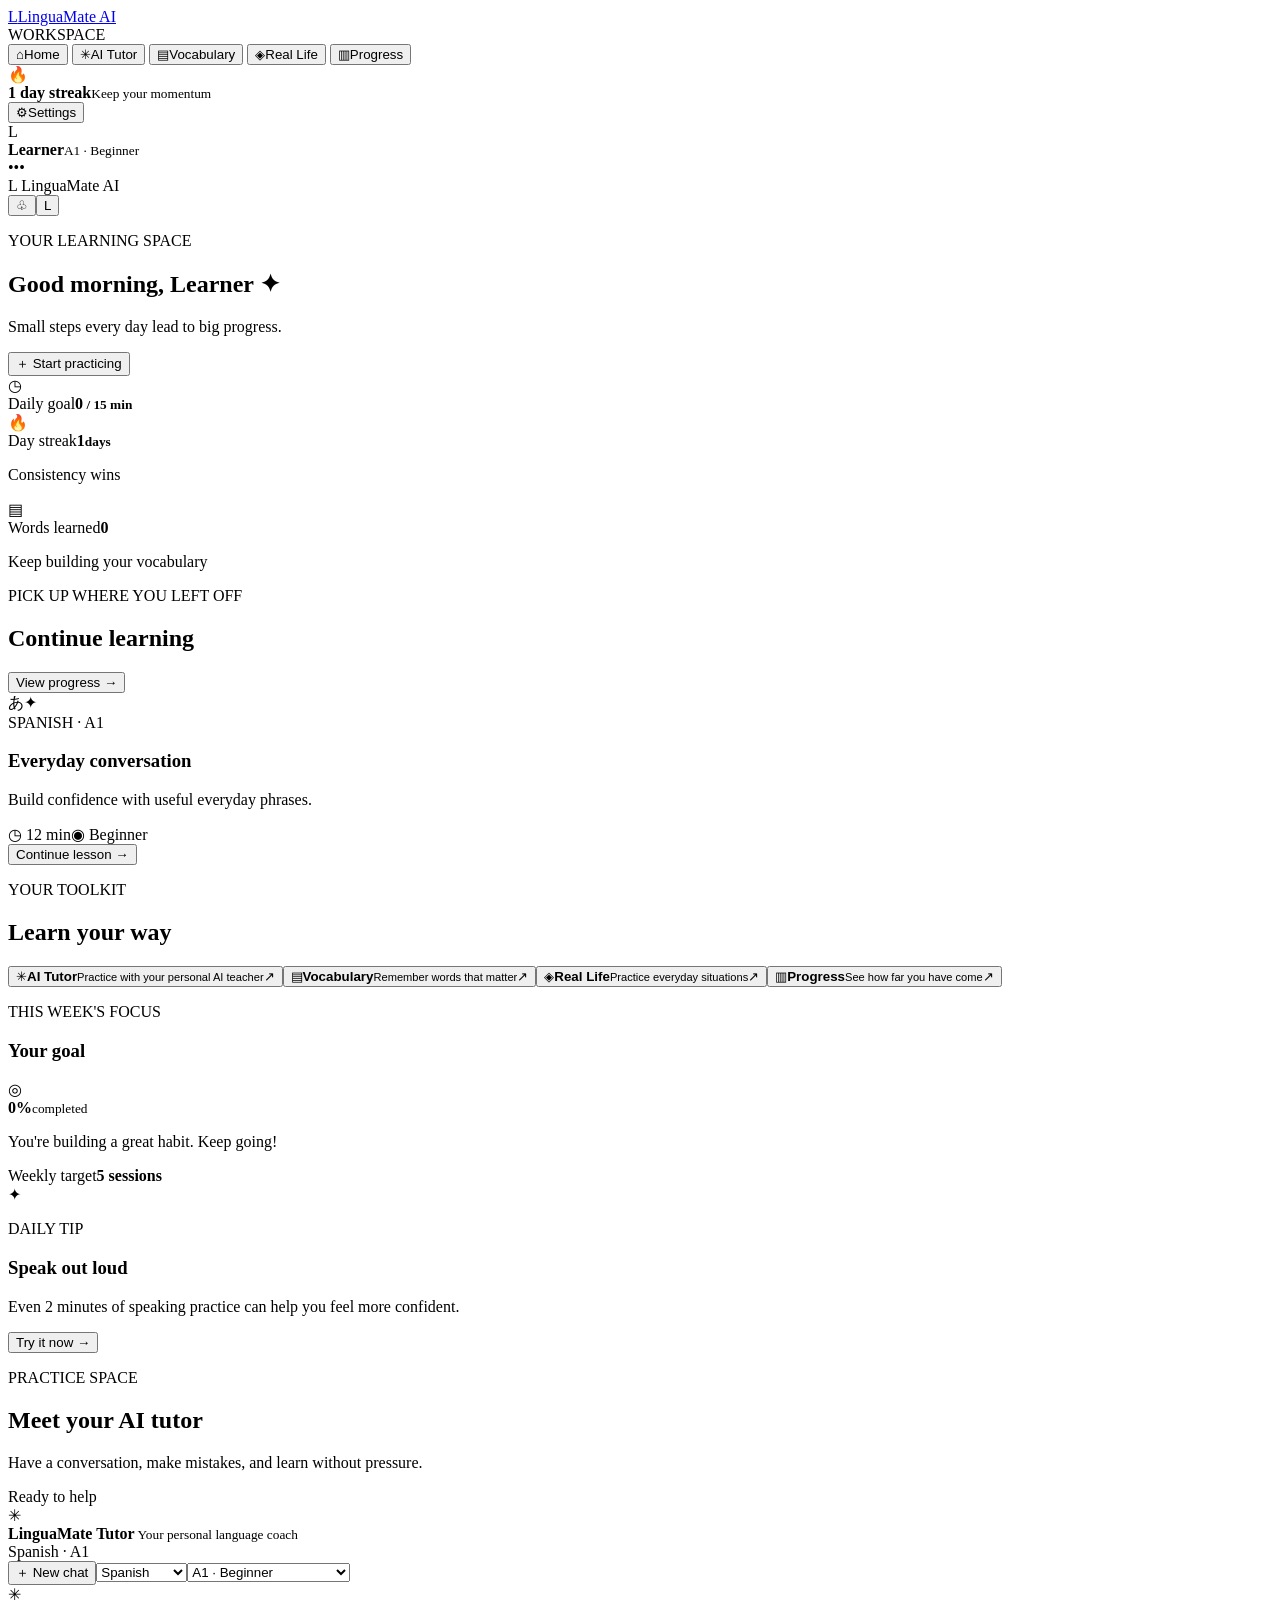
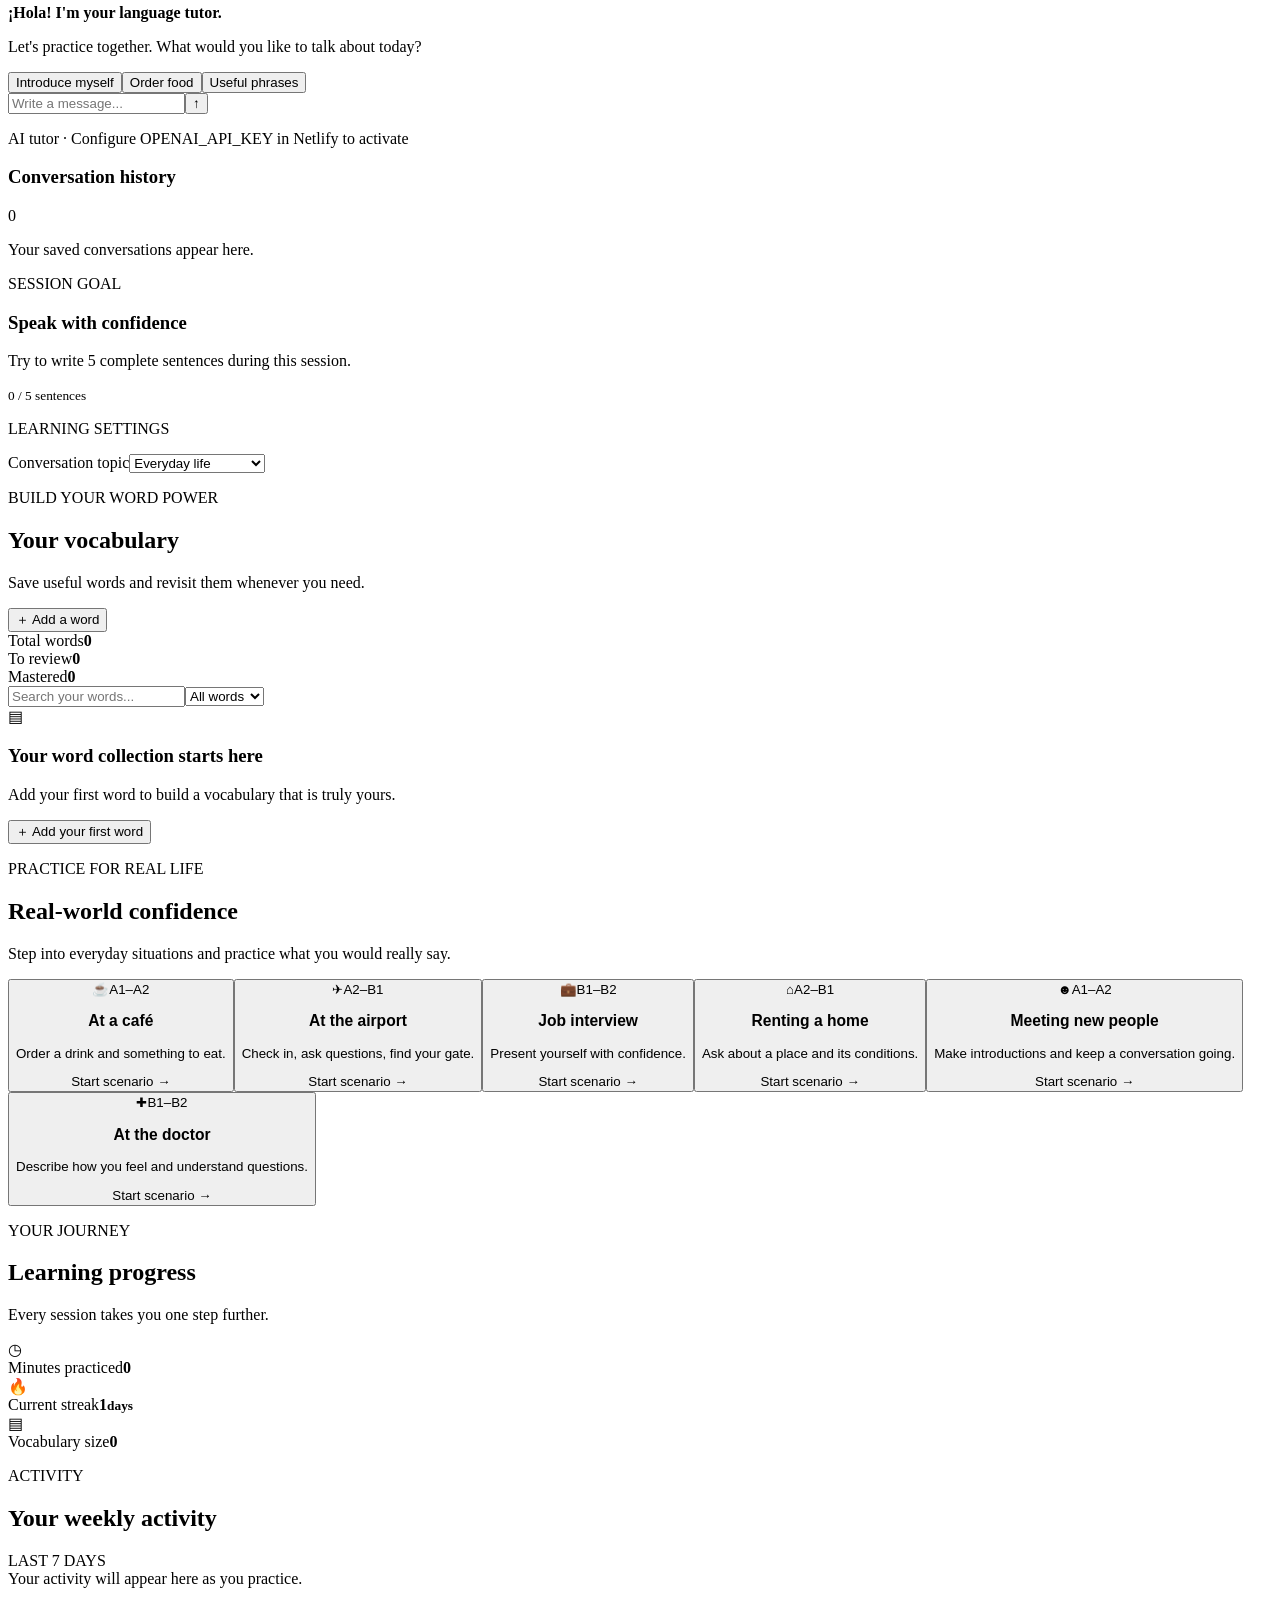
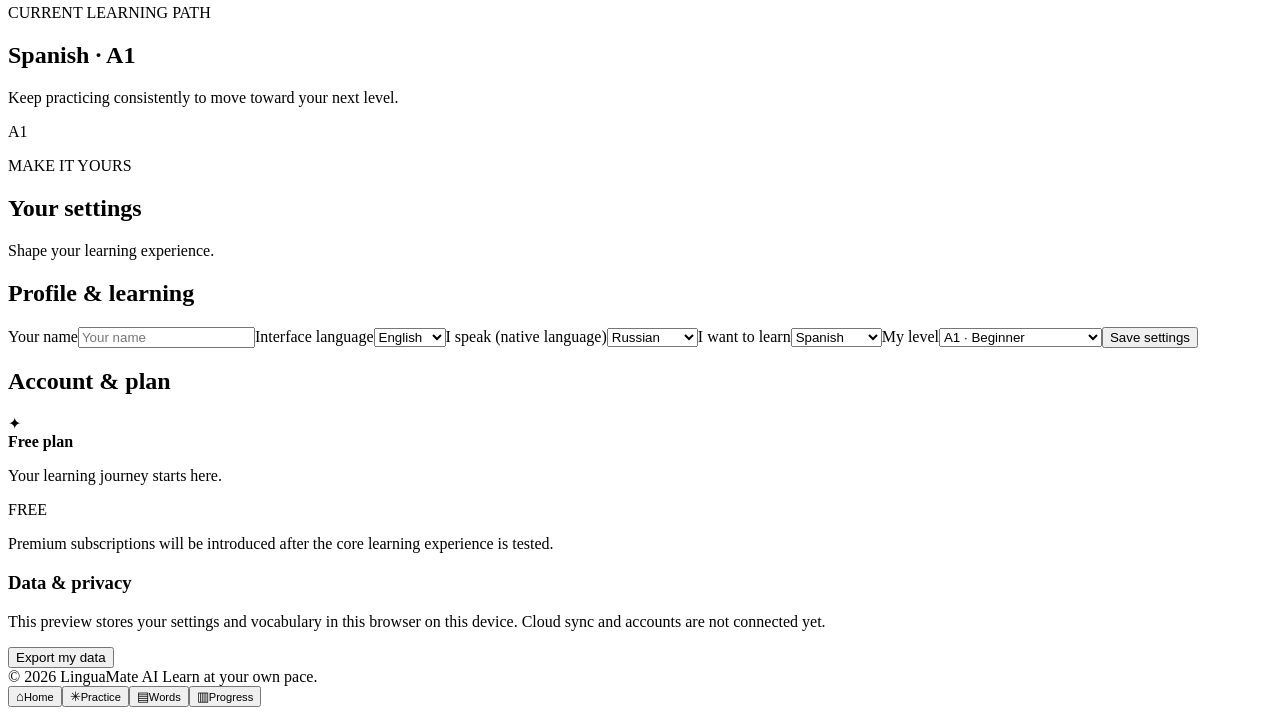
==== LinguaMate_AI_1_1/linguamate-ai-1.0/index.html @ e5cf623d "Add files via upload" ====
<!doctype html>
<html lang="en">
<head>
  <meta charset="utf-8"><meta name="viewport" content="width=device-width,initial-scale=1,viewport-fit=cover">
  <meta name="theme-color" content="#173e42"><meta name="description" content="Your personal AI language learning companion">
  <link rel="manifest" href="/manifest.webmanifest"><link rel="icon" href="/assets/icon.svg" type="image/svg+xml">
  <link rel="apple-touch-icon" href="/assets/icon.svg"><link rel="stylesheet" href="/styles.css">
  <title>LinguaMate AI</title>
</head>
<body>
  <div class="app-shell">
    <aside class="sidebar">
      <a class="brand" href="#home"><span class="brand-mark">L</span><span>LinguaMate<span class="brand-ai"> AI</span></span></a>
      <div class="side-label" data-i18n="workspace">WORKSPACE</div>
      <nav class="nav-list" aria-label="Main navigation">
        <button class="nav-item active" data-page="home"><span>⌂</span><span data-i18n="home">Home</span></button>
        <button class="nav-item" data-page="tutor"><span>✳</span><span data-i18n="aiTutor">AI Tutor</span></button>
        <button class="nav-item" data-page="vocabulary"><span>▤</span><span data-i18n="vocabulary">Vocabulary</span></button>
        <button class="nav-item" data-page="situations"><span>◈</span><span data-i18n="realLife">Real Life</span></button>
        <button class="nav-item" data-page="progress"><span>▥</span><span data-i18n="progress">Progress</span></button>
      </nav>
      <div class="sidebar-bottom"><div class="streak-mini"><span>🔥</span><div><b id="streakSide">1 day streak</b><small data-i18n="keepGoing">Keep your momentum</small></div></div><button class="nav-item" data-page="settings"><span>⚙</span><span data-i18n="settings">Settings</span></button></div>
      <div class="profile-mini"><div class="avatar">L</div><div><b data-i18n="learner">Learner</b><small id="sideLevel">A1 · Beginner</small></div><span class="dots">•••</span></div>
    </aside>
    <main class="main-area">
      <header class="topbar"><div class="mobile-brand"><span class="brand-mark">L</span> LinguaMate <span class="brand-ai">AI</span></div><div class="top-spacer"></div><span class="date-label" id="todayLabel"></span><button class="icon-btn" aria-label="Notifications">♧</button><button class="avatar top-avatar" data-page="settings">L</button></header>
      <section class="page active" id="page-home">
        <div class="welcome-row"><div><p class="eyebrow" data-i18n="yourLearningSpace">YOUR LEARNING SPACE</p><h1><span data-i18n="goodMorning">Good morning</span>, <span id="welcomeName">Learner</span> <span class="wave">✦</span></h1><p class="muted" data-i18n="smallSteps">Small steps every day lead to big progress.</p></div><button class="primary-btn" data-page="tutor">＋ <span data-i18n="startPractice">Start practicing</span></button></div>
        <div class="stats-grid"><article class="stat-card"><div class="stat-icon mint">◷</div><div><span data-i18n="dailyGoal">Daily goal</span><strong><span id="goalDone">0</span><small> / 15 min</small></strong><div class="progress-track"><i id="goalBar" style="width:0%"></i></div></div></article><article class="stat-card"><div class="stat-icon peach">🔥</div><div><span data-i18n="dayStreak">Day streak</span><strong><span id="streakCount">1</span><small data-i18n="days">days</small></strong><p class="tiny-muted" data-i18n="consistencyWins">Consistency wins</p></div></article><article class="stat-card"><div class="stat-icon lilac">▤</div><div><span data-i18n="wordsLearned">Words learned</span><strong id="wordCount">0</strong><p class="tiny-muted" data-i18n="keepBuilding">Keep building your vocabulary</p></div></article></div>
        <div class="content-grid"><div class="main-column"><section class="section-block"><div class="section-heading"><div><p class="eyebrow" data-i18n="pickUpWhere">PICK UP WHERE YOU LEFT OFF</p><h2 data-i18n="continueLearning">Continue learning</h2></div><button class="text-btn" data-page="progress" data-i18n="viewProgress">View progress →</button></div><article class="continue-card"><div class="continue-art"><span class="art-circle">あ</span><span class="art-spark">✦</span></div><div class="continue-info"><span class="tag" id="courseTag">SPANISH · A1</span><h3 data-i18n="everydayConversation">Everyday conversation</h3><p data-i18n="lessonDesc">Build confidence with useful everyday phrases.</p><div class="lesson-meta"><span>◷ 12 min</span><span>◉ <span data-i18n="beginner">Beginner</span></span></div><button class="primary-btn small" data-page="tutor"><span data-i18n="continueLesson">Continue lesson</span> →</button></div></article></section>
        <section class="section-block"><div class="section-heading"><div><p class="eyebrow" data-i18n="yourToolkit">YOUR TOOLKIT</p><h2 data-i18n="learnYourWay">Learn your way</h2></div></div><div class="tool-grid"><button class="tool-card" data-page="tutor"><span class="tool-icon mint">✳</span><b data-i18n="aiTutor">AI Tutor</b><small data-i18n="tutorDesc">Practice with your personal AI teacher</small><span class="card-arrow">↗</span></button><button class="tool-card" data-page="vocabulary"><span class="tool-icon lilac">▤</span><b data-i18n="vocabulary">Vocabulary</b><small data-i18n="vocabDesc">Remember words that matter</small><span class="card-arrow">↗</span></button><button class="tool-card" data-page="situations"><span class="tool-icon peach">◈</span><b data-i18n="realLife">Real Life</b><small data-i18n="realDesc">Practice everyday situations</small><span class="card-arrow">↗</span></button><button class="tool-card" data-page="progress"><span class="tool-icon blue">▥</span><b data-i18n="progress">Progress</b><small data-i18n="progressDesc">See how far you have come</small><span class="card-arrow">↗</span></button></div></section></div>
        <aside class="right-column"><section class="side-card focus-card"><div class="section-heading"><div><p class="eyebrow" data-i18n="thisWeeksFocus">THIS WEEK'S FOCUS</p><h3 data-i18n="yourGoal">Your goal</h3></div><span class="round-icon">◎</span></div><div class="goal-ring"><div><strong id="weekPercent">0%</strong><small data-i18n="completed">completed</small></div></div><p class="muted center" data-i18n="goalEncourage">You're building a great habit. Keep going!</p><div class="goal-foot"><span data-i18n="weeklyTarget">Weekly target</span><b>5 <span data-i18n="sessions">sessions</span></b></div></section><section class="side-card tip-card"><span class="tip-icon">✦</span><p class="eyebrow" data-i18n="dailyTip">DAILY TIP</p><h3 data-i18n="tipTitle">Speak out loud</h3><p data-i18n="tipBody">Even 2 minutes of speaking practice can help you feel more confident.</p><button class="text-btn" data-page="tutor" data-i18n="tryNow">Try it now →</button></section></aside></div>
      </section>
      <section class="page" id="page-tutor"><div class="page-heading"><div><p class="eyebrow" data-i18n="practiceSpace">PRACTICE SPACE</p><h1 data-i18n="meetYourTutor">Meet your AI tutor</h1><p class="muted" data-i18n="tutorIntro">Have a conversation, make mistakes, and learn without pressure.</p></div><span class="online-pill"><i></i><span data-i18n="readyToHelp">Ready to help</span></span></div><div class="tutor-layout"><div class="chat-panel"><div class="chat-header"><div class="tutor-avatar">✳</div><div><b>LinguaMate Tutor</b><small><span class="online-dot"></span> <span data-i18n="personalLanguageCoach">Your personal language coach</span></small></div><span class="chat-language" id="chatLanguage">Spanish · A1</span></div><div class="tutor-toolbar"><button class="secondary-btn" id="newChatBtn" type="button">＋ New chat</button><select id="tutorLanguage" class="select-field compact" aria-label="Learning language"><option>Spanish</option><option>English</option><option>German</option><option>French</option><option>Italian</option><option>Portuguese</option><option>Russian</option><option>Japanese</option><option>Korean</option><option>Chinese</option></select><select id="tutorLevel" class="select-field compact" aria-label="Learning level"><option value="A1">A1 · Beginner</option><option value="A2">A2 · Elementary</option><option value="B1">B1 · Intermediate</option><option value="B2">B2 · Upper intermediate</option><option value="C1">C1 · Advanced</option><option value="C2">C2 · Proficient</option></select></div><div class="chat-messages" id="chatMessages"><div class="message tutor-message"><div class="message-avatar">✳</div><div class="bubble"><b data-i18n="tutorHello">¡Hola! I'm your language tutor.</b><p data-i18n="tutorWelcome">Let's practice together. What would you like to talk about today?</p></div></div></div><div class="suggestions"><button data-prompt="Let's practice introducing myself.">Introduce myself</button><button data-prompt="Help me practice ordering food.">Order food</button><button data-prompt="Can you teach me five useful phrases?">Useful phrases</button></div><form class="chat-form" id="chatForm"><input id="chatInput" autocomplete="off" placeholder="Write a message..." aria-label="Message"><button class="send-btn" type="submit" aria-label="Send message">↑</button></form><div class="suggested-words" id="suggestedWords" hidden></div><p class="demo-note" id="chatStatus">AI tutor · Configure OPENAI_API_KEY in Netlify to activate</p></div><aside class="tutor-aside"><div class="side-card history-card"><div class="history-heading"><h3>Conversation history</h3><span id="historyCount">0</span></div><div id="chatHistoryList" class="history-list"><p class="muted">Your saved conversations appear here.</p></div></div><div class="side-card"><p class="eyebrow" data-i18n="sessionGoal">SESSION GOAL</p><h3 data-i18n="speakWithConfidence">Speak with confidence</h3><p class="muted" data-i18n="sessionGoalDesc">Try to write 5 complete sentences during this session.</p><div class="mini-progress"><i id="sentenceProgress"></i></div><small id="sentenceCount">0 / 5 sentences</small></div><div class="side-card"><p class="eyebrow" data-i18n="learningSettings">LEARNING SETTINGS</p><label class="field-label" for="tutorTopic" data-i18n="conversationTopic">Conversation topic</label><select id="tutorTopic" class="select-field"><option>Everyday life</option><option>Travel</option><option>Work</option><option>Food & restaurants</option><option>Making friends</option></select></div></aside></div></section>
      <section class="page" id="page-vocabulary"><div class="page-heading"><div><p class="eyebrow" data-i18n="buildYourWordPower">BUILD YOUR WORD POWER</p><h1 data-i18n="yourVocabulary">Your vocabulary</h1><p class="muted" data-i18n="vocabIntro">Save useful words and revisit them whenever you need.</p></div><button class="primary-btn" id="addWordBtn">＋ <span data-i18n="addWord">Add a word</span></button></div><div class="vocab-summary"><div><span data-i18n="totalWords">Total words</span><b id="vocabTotal">0</b></div><div><span data-i18n="toReview">To review</span><b id="reviewTotal">0</b></div><div><span data-i18n="mastered">Mastered</span><b id="masteredTotal">0</b></div></div><div class="vocab-toolbar"><input id="wordSearch" class="search-field" placeholder="Search your words..."><select id="wordFilter" class="select-field compact"><option value="all">All words</option><option value="review">To review</option><option value="mastered">Mastered</option></select></div><div id="wordList" class="word-list"></div><div class="empty-state" id="emptyWords"><div>▤</div><h3 data-i18n="noWordsYet">Your word collection starts here</h3><p data-i18n="noWordsDesc">Add your first word to build a vocabulary that is truly yours.</p><button class="primary-btn" id="emptyAddBtn">＋ <span data-i18n="addFirstWord">Add your first word</span></button></div></section>
      <section class="page" id="page-situations"><div class="page-heading"><div><p class="eyebrow" data-i18n="practiceForLife">PRACTICE FOR REAL LIFE</p><h1 data-i18n="realWorldConfidence">Real-world confidence</h1><p class="muted" data-i18n="situationsIntro">Step into everyday situations and practice what you would really say.</p></div></div><div class="scenario-grid"><button class="scenario-card" data-scenario="At a café"><span class="scenario-emoji">☕</span><span class="tag">A1–A2</span><h3 data-i18n="atCafe">At a café</h3><p data-i18n="cafeDesc">Order a drink and something to eat.</p><span class="scenario-link" data-i18n="startScenario">Start scenario →</span></button><button class="scenario-card" data-scenario="At the airport"><span class="scenario-emoji">✈</span><span class="tag">A2–B1</span><h3 data-i18n="atAirport">At the airport</h3><p data-i18n="airportDesc">Check in, ask questions, find your gate.</p><span class="scenario-link" data-i18n="startScenario">Start scenario →</span></button><button class="scenario-card" data-scenario="Job interview"><span class="scenario-emoji">💼</span><span class="tag">B1–B2</span><h3 data-i18n="jobInterview">Job interview</h3><p data-i18n="interviewDesc">Present yourself with confidence.</p><span class="scenario-link" data-i18n="startScenario">Start scenario →</span></button><button class="scenario-card" data-scenario="Renting an apartment"><span class="scenario-emoji">⌂</span><span class="tag">A2–B1</span><h3 data-i18n="rentingHome">Renting a home</h3><p data-i18n="rentDesc">Ask about a place and its conditions.</p><span class="scenario-link" data-i18n="startScenario">Start scenario →</span></button><button class="scenario-card" data-scenario="Meeting new people"><span class="scenario-emoji">☻</span><span class="tag">A1–A2</span><h3 data-i18n="meetingPeople">Meeting new people</h3><p data-i18n="meetingDesc">Make introductions and keep a conversation going.</p><span class="scenario-link" data-i18n="startScenario">Start scenario →</span></button><button class="scenario-card" data-scenario="At the doctor"><span class="scenario-emoji">✚</span><span class="tag">B1–B2</span><h3 data-i18n="atDoctor">At the doctor</h3><p data-i18n="doctorDesc">Describe how you feel and understand questions.</p><span class="scenario-link" data-i18n="startScenario">Start scenario →</span></button></div></section>
      <section class="page" id="page-progress"><div class="page-heading"><div><p class="eyebrow" data-i18n="yourJourney">YOUR JOURNEY</p><h1 data-i18n="learningProgress">Learning progress</h1><p class="muted" data-i18n="progressIntro">Every session takes you one step further.</p></div></div><div class="stats-grid progress-stats"><article class="stat-card"><div class="stat-icon mint">◷</div><div><span data-i18n="minutesPracticed">Minutes practiced</span><strong id="totalMinutes">0</strong></div></article><article class="stat-card"><div class="stat-icon peach">🔥</div><div><span data-i18n="currentStreak">Current streak</span><strong><span id="progressStreak">1</span><small data-i18n="days">days</small></strong></div></article><article class="stat-card"><div class="stat-icon lilac">▤</div><div><span data-i18n="vocabularySize">Vocabulary size</span><strong id="progressWords">0</strong></div></article></div><div class="progress-panel"><div class="section-heading"><div><p class="eyebrow" data-i18n="activity">ACTIVITY</p><h2 data-i18n="yourWeeklyActivity">Your weekly activity</h2></div><span class="tag" data-i18n="lastSevenDays">LAST 7 DAYS</span></div><div class="bar-chart" id="activityChart"><div class="chart-empty" data-i18n="activityWillAppear">Your activity will appear here as you practice.</div></div></div><div class="progress-panel level-panel"><div><p class="eyebrow" data-i18n="currentLearningPath">CURRENT LEARNING PATH</p><h2 id="progressLanguage">Spanish · A1</h2><p class="muted" data-i18n="pathDesc">Keep practicing consistently to move toward your next level.</p></div><div class="level-badge" id="levelBadge">A1</div></div></section>
      <section class="page" id="page-settings"><div class="page-heading"><div><p class="eyebrow" data-i18n="makeItYours">MAKE IT YOURS</p><h1 data-i18n="settingsTitle">Your settings</h1><p class="muted" data-i18n="settingsIntro">Shape your learning experience.</p></div></div><div class="settings-layout"><div class="settings-panel"><h2 data-i18n="profileSettings">Profile & learning</h2><label class="field-label" for="userName" data-i18n="yourName">Your name</label><input id="userName" class="settings-input" maxlength="30" placeholder="Your name"><label class="field-label" for="uiLanguage" data-i18n="interfaceLanguage">Interface language</label><select id="uiLanguage" class="select-field"><option value="en">English</option><option value="es">Español</option><option value="ru">Русский</option></select><label class="field-label" for="nativeLanguage" data-i18n="nativeLanguage">I speak (native language)</label><select id="nativeLanguage" class="select-field"><option>Russian</option><option>English</option><option>Spanish</option><option>Ukrainian</option><option>Portuguese</option><option>French</option><option>German</option><option>Chinese</option><option>Japanese</option><option>Other</option></select><label class="field-label" for="learningLanguage" data-i18n="learningLanguage">I want to learn</label><select id="learningLanguage" class="select-field"><option>Spanish</option><option>English</option><option>German</option><option>French</option><option>Italian</option><option>Portuguese</option><option>Russian</option><option>Japanese</option><option>Korean</option><option>Chinese</option></select><label class="field-label" for="userLevel" data-i18n="currentLevel">My level</label><select id="userLevel" class="select-field"><option value="A1">A1 · Beginner</option><option value="A2">A2 · Elementary</option><option value="B1">B1 · Intermediate</option><option value="B2">B2 · Upper intermediate</option><option value="C1">C1 · Advanced</option><option value="C2">C2 · Proficient</option></select><button class="primary-btn save-settings" id="saveSettings" data-i18n="saveSettings">Save settings</button><p class="save-message" id="saveMessage" aria-live="polite"></p></div><div class="settings-panel"><h2 data-i18n="accountAndPlan">Account & plan</h2><div class="plan-card"><span class="plan-icon">✦</span><div><b data-i18n="freePlan">Free plan</b><p data-i18n="freePlanDesc">Your learning journey starts here.</p></div><span class="tag">FREE</span></div><p class="muted small-copy" data-i18n="premiumLater">Premium subscriptions will be introduced after the core learning experience is tested.</p><div class="divider-line"></div><h3 data-i18n="dataAndPrivacy">Data & privacy</h3><p class="muted small-copy" data-i18n="localDataNote">This preview stores your settings and vocabulary in this browser on this device. Cloud sync and accounts are not connected yet.</p><button class="secondary-btn" id="exportData" data-i18n="exportMyData">Export my data</button></div></div></section>
      <footer class="app-footer">© 2026 LinguaMate AI <span data-i18n="learnAtYourPace">Learn at your own pace.</span></footer>
    </main>
  </div>
  <nav class="mobile-nav"><button class="active" data-page="home"><span>⌂</span><small data-i18n="home">Home</small></button><button data-page="tutor"><span>✳</span><small data-i18n="practice">Practice</small></button><button data-page="vocabulary"><span>▤</span><small data-i18n="vocabulary">Words</small></button><button data-page="progress"><span>▥</span><small data-i18n="progress">Progress</small></button></nav>
  <div class="modal-backdrop" id="wordModal" hidden><div class="modal"><button class="modal-close" id="closeModal">×</button><p class="eyebrow" data-i18n="growVocabulary">GROW YOUR VOCABULARY</p><h2 data-i18n="addNewWord">Add a new word</h2><form id="wordForm"><label class="field-label" for="newWord" data-i18n="wordOrPhrase">Word or phrase</label><input id="newWord" class="settings-input" required maxlength="80" placeholder="e.g. Buenos días"><label class="field-label" for="wordMeaning" data-i18n="meaningTranslation">Meaning / translation</label><input id="wordMeaning" class="settings-input" required maxlength="120" placeholder="e.g. Good morning"><label class="field-label" for="wordExample" data-i18n="exampleSentence">Example sentence (optional)</label><input id="wordExample" class="settings-input" maxlength="180" placeholder="Use it in a sentence"><button class="primary-btn save-settings" type="submit" data-i18n="saveWord">Save word</button></form></div></div>
  <div class="toast" id="toast" role="status"></div>
  <script src="/app.js" defer></script>
</body></html>
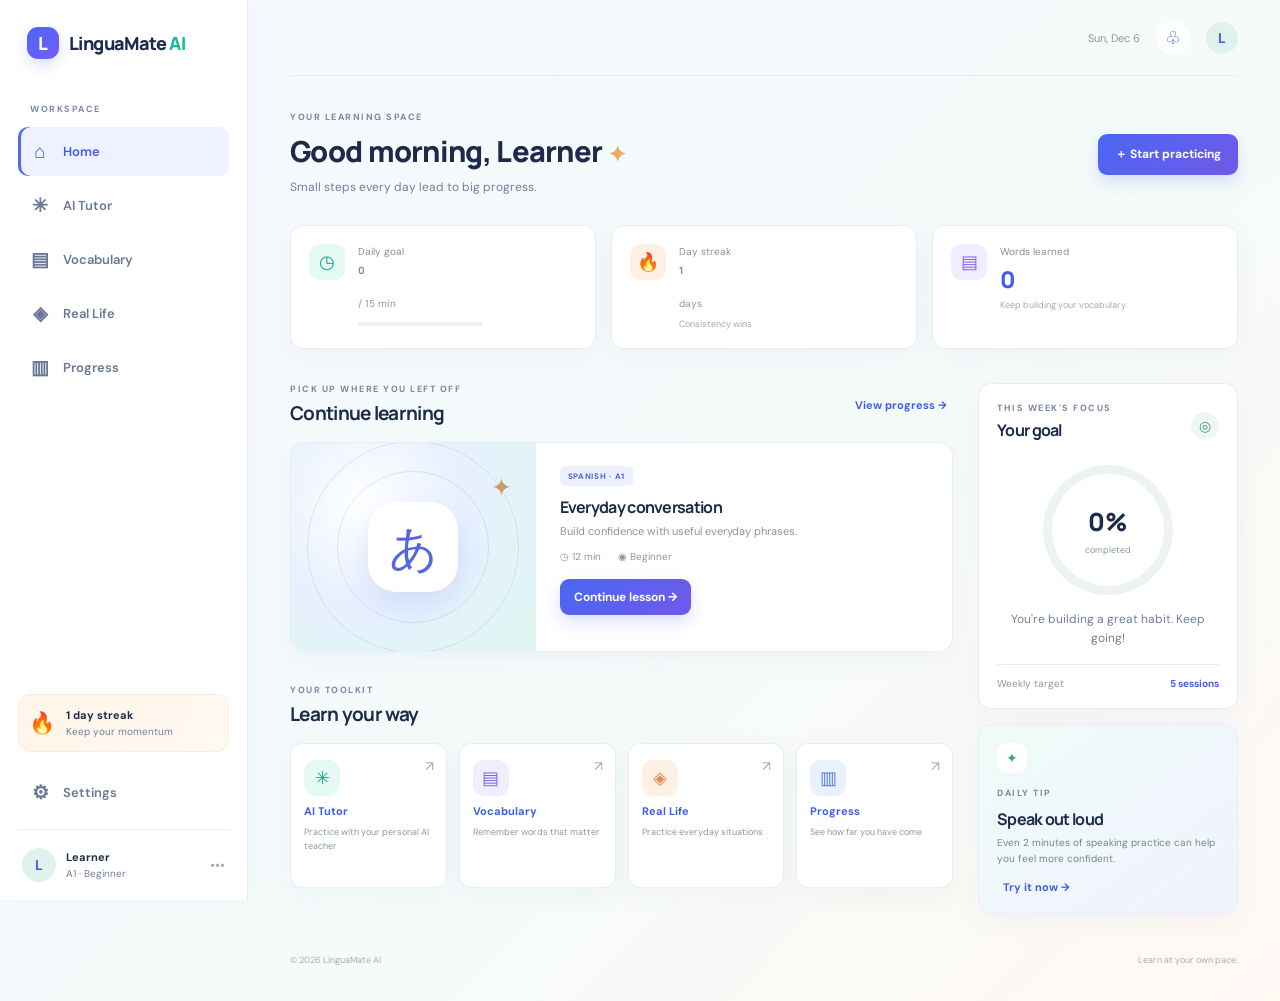
==== commit b07cf2be: "Remove Netlify references and make app paths relative for GitHub Pages" ====
--- a/LinguaMate_AI_1_1/linguamate-ai-1.0/index.html
+++ b/LinguaMate_AI_1_1/linguamate-ai-1.0/index.html
@@ -2,9 +2,9 @@
 <html lang="en">
 <head>
   <meta charset="utf-8"><meta name="viewport" content="width=device-width,initial-scale=1,viewport-fit=cover">
-  <meta name="theme-color" content="#173e42"><meta name="description" content="Your personal AI language learning companion">
-  <link rel="manifest" href="/manifest.webmanifest"><link rel="icon" href="/assets/icon.svg" type="image/svg+xml">
-  <link rel="apple-touch-icon" href="/assets/icon.svg"><link rel="stylesheet" href="/styles.css">
+  <meta name="theme-color" content="#4967f2"><meta name="description" content="Your personal AI language learning companion">
+  <link rel="manifest" href="./manifest.webmanifest"><link rel="icon" href="./assets/icon.svg" type="image/svg+xml">
+  <link rel="apple-touch-icon" href="/assets/icon.svg"><link rel="stylesheet" href="./styles.css">
   <title>LinguaMate AI</title>
 </head>
 <body>
@@ -31,7 +31,7 @@
         <section class="section-block"><div class="section-heading"><div><p class="eyebrow" data-i18n="yourToolkit">YOUR TOOLKIT</p><h2 data-i18n="learnYourWay">Learn your way</h2></div></div><div class="tool-grid"><button class="tool-card" data-page="tutor"><span class="tool-icon mint">✳</span><b data-i18n="aiTutor">AI Tutor</b><small data-i18n="tutorDesc">Practice with your personal AI teacher</small><span class="card-arrow">↗</span></button><button class="tool-card" data-page="vocabulary"><span class="tool-icon lilac">▤</span><b data-i18n="vocabulary">Vocabulary</b><small data-i18n="vocabDesc">Remember words that matter</small><span class="card-arrow">↗</span></button><button class="tool-card" data-page="situations"><span class="tool-icon peach">◈</span><b data-i18n="realLife">Real Life</b><small data-i18n="realDesc">Practice everyday situations</small><span class="card-arrow">↗</span></button><button class="tool-card" data-page="progress"><span class="tool-icon blue">▥</span><b data-i18n="progress">Progress</b><small data-i18n="progressDesc">See how far you have come</small><span class="card-arrow">↗</span></button></div></section></div>
         <aside class="right-column"><section class="side-card focus-card"><div class="section-heading"><div><p class="eyebrow" data-i18n="thisWeeksFocus">THIS WEEK'S FOCUS</p><h3 data-i18n="yourGoal">Your goal</h3></div><span class="round-icon">◎</span></div><div class="goal-ring"><div><strong id="weekPercent">0%</strong><small data-i18n="completed">completed</small></div></div><p class="muted center" data-i18n="goalEncourage">You're building a great habit. Keep going!</p><div class="goal-foot"><span data-i18n="weeklyTarget">Weekly target</span><b>5 <span data-i18n="sessions">sessions</span></b></div></section><section class="side-card tip-card"><span class="tip-icon">✦</span><p class="eyebrow" data-i18n="dailyTip">DAILY TIP</p><h3 data-i18n="tipTitle">Speak out loud</h3><p data-i18n="tipBody">Even 2 minutes of speaking practice can help you feel more confident.</p><button class="text-btn" data-page="tutor" data-i18n="tryNow">Try it now →</button></section></aside></div>
       </section>
-      <section class="page" id="page-tutor"><div class="page-heading"><div><p class="eyebrow" data-i18n="practiceSpace">PRACTICE SPACE</p><h1 data-i18n="meetYourTutor">Meet your AI tutor</h1><p class="muted" data-i18n="tutorIntro">Have a conversation, make mistakes, and learn without pressure.</p></div><span class="online-pill"><i></i><span data-i18n="readyToHelp">Ready to help</span></span></div><div class="tutor-layout"><div class="chat-panel"><div class="chat-header"><div class="tutor-avatar">✳</div><div><b>LinguaMate Tutor</b><small><span class="online-dot"></span> <span data-i18n="personalLanguageCoach">Your personal language coach</span></small></div><span class="chat-language" id="chatLanguage">Spanish · A1</span></div><div class="tutor-toolbar"><button class="secondary-btn" id="newChatBtn" type="button">＋ New chat</button><select id="tutorLanguage" class="select-field compact" aria-label="Learning language"><option>Spanish</option><option>English</option><option>German</option><option>French</option><option>Italian</option><option>Portuguese</option><option>Russian</option><option>Japanese</option><option>Korean</option><option>Chinese</option></select><select id="tutorLevel" class="select-field compact" aria-label="Learning level"><option value="A1">A1 · Beginner</option><option value="A2">A2 · Elementary</option><option value="B1">B1 · Intermediate</option><option value="B2">B2 · Upper intermediate</option><option value="C1">C1 · Advanced</option><option value="C2">C2 · Proficient</option></select></div><div class="chat-messages" id="chatMessages"><div class="message tutor-message"><div class="message-avatar">✳</div><div class="bubble"><b data-i18n="tutorHello">¡Hola! I'm your language tutor.</b><p data-i18n="tutorWelcome">Let's practice together. What would you like to talk about today?</p></div></div></div><div class="suggestions"><button data-prompt="Let's practice introducing myself.">Introduce myself</button><button data-prompt="Help me practice ordering food.">Order food</button><button data-prompt="Can you teach me five useful phrases?">Useful phrases</button></div><form class="chat-form" id="chatForm"><input id="chatInput" autocomplete="off" placeholder="Write a message..." aria-label="Message"><button class="send-btn" type="submit" aria-label="Send message">↑</button></form><div class="suggested-words" id="suggestedWords" hidden></div><p class="demo-note" id="chatStatus">AI tutor · Configure OPENAI_API_KEY in Netlify to activate</p></div><aside class="tutor-aside"><div class="side-card history-card"><div class="history-heading"><h3>Conversation history</h3><span id="historyCount">0</span></div><div id="chatHistoryList" class="history-list"><p class="muted">Your saved conversations appear here.</p></div></div><div class="side-card"><p class="eyebrow" data-i18n="sessionGoal">SESSION GOAL</p><h3 data-i18n="speakWithConfidence">Speak with confidence</h3><p class="muted" data-i18n="sessionGoalDesc">Try to write 5 complete sentences during this session.</p><div class="mini-progress"><i id="sentenceProgress"></i></div><small id="sentenceCount">0 / 5 sentences</small></div><div class="side-card"><p class="eyebrow" data-i18n="learningSettings">LEARNING SETTINGS</p><label class="field-label" for="tutorTopic" data-i18n="conversationTopic">Conversation topic</label><select id="tutorTopic" class="select-field"><option>Everyday life</option><option>Travel</option><option>Work</option><option>Food & restaurants</option><option>Making friends</option></select></div></aside></div></section>
+      <section class="page" id="page-tutor"><div class="page-heading"><div><p class="eyebrow" data-i18n="practiceSpace">PRACTICE SPACE</p><h1 data-i18n="meetYourTutor">Meet your AI tutor</h1><p class="muted" data-i18n="tutorIntro">Have a conversation, make mistakes, and learn without pressure.</p></div><span class="online-pill"><i></i><span data-i18n="readyToHelp">Ready to help</span></span></div><div class="tutor-layout"><div class="chat-panel"><div class="chat-header"><div class="tutor-avatar">✳</div><div><b>LinguaMate Tutor</b><small><span class="online-dot"></span> <span data-i18n="personalLanguageCoach">Your personal language coach</span></small></div><span class="chat-language" id="chatLanguage">Spanish · A1</span></div><div class="tutor-toolbar"><button class="secondary-btn" id="newChatBtn" type="button">＋ New chat</button><select id="tutorLanguage" class="select-field compact" aria-label="Learning language"><option>Spanish</option><option>English</option><option>German</option><option>French</option><option>Italian</option><option>Portuguese</option><option>Russian</option><option>Japanese</option><option>Korean</option><option>Chinese</option></select><select id="tutorLevel" class="select-field compact" aria-label="Learning level"><option value="A1">A1 · Beginner</option><option value="A2">A2 · Elementary</option><option value="B1">B1 · Intermediate</option><option value="B2">B2 · Upper intermediate</option><option value="C1">C1 · Advanced</option><option value="C2">C2 · Proficient</option></select></div><div class="chat-messages" id="chatMessages"><div class="message tutor-message"><div class="message-avatar">✳</div><div class="bubble"><b data-i18n="tutorHello">¡Hola! I'm your language tutor.</b><p data-i18n="tutorWelcome">Let's practice together. What would you like to talk about today?</p></div></div></div><div class="suggestions"><button data-prompt="Let's practice introducing myself.">Introduce myself</button><button data-prompt="Help me practice ordering food.">Order food</button><button data-prompt="Can you teach me five useful phrases?">Useful phrases</button></div><form class="chat-form" id="chatForm"><input id="chatInput" autocomplete="off" placeholder="Write a message..." aria-label="Message"><button class="send-btn" type="submit" aria-label="Send message">↑</button></form><div class="suggested-words" id="suggestedWords" hidden></div><p class="demo-note" id="chatStatus">Offline practice mode · no API required</p></div><aside class="tutor-aside"><div class="side-card history-card"><div class="history-heading"><h3>Conversation history</h3><span id="historyCount">0</span></div><div id="chatHistoryList" class="history-list"><p class="muted">Your saved conversations appear here.</p></div></div><div class="side-card"><p class="eyebrow" data-i18n="sessionGoal">SESSION GOAL</p><h3 data-i18n="speakWithConfidence">Speak with confidence</h3><p class="muted" data-i18n="sessionGoalDesc">Try to write 5 complete sentences during this session.</p><div class="mini-progress"><i id="sentenceProgress"></i></div><small id="sentenceCount">0 / 5 sentences</small></div><div class="side-card"><p class="eyebrow" data-i18n="learningSettings">LEARNING SETTINGS</p><label class="field-label" for="tutorTopic" data-i18n="conversationTopic">Conversation topic</label><select id="tutorTopic" class="select-field"><option>Everyday life</option><option>Travel</option><option>Work</option><option>Food & restaurants</option><option>Making friends</option></select></div></aside></div></section>
       <section class="page" id="page-vocabulary"><div class="page-heading"><div><p class="eyebrow" data-i18n="buildYourWordPower">BUILD YOUR WORD POWER</p><h1 data-i18n="yourVocabulary">Your vocabulary</h1><p class="muted" data-i18n="vocabIntro">Save useful words and revisit them whenever you need.</p></div><button class="primary-btn" id="addWordBtn">＋ <span data-i18n="addWord">Add a word</span></button></div><div class="vocab-summary"><div><span data-i18n="totalWords">Total words</span><b id="vocabTotal">0</b></div><div><span data-i18n="toReview">To review</span><b id="reviewTotal">0</b></div><div><span data-i18n="mastered">Mastered</span><b id="masteredTotal">0</b></div></div><div class="vocab-toolbar"><input id="wordSearch" class="search-field" placeholder="Search your words..."><select id="wordFilter" class="select-field compact"><option value="all">All words</option><option value="review">To review</option><option value="mastered">Mastered</option></select></div><div id="wordList" class="word-list"></div><div class="empty-state" id="emptyWords"><div>▤</div><h3 data-i18n="noWordsYet">Your word collection starts here</h3><p data-i18n="noWordsDesc">Add your first word to build a vocabulary that is truly yours.</p><button class="primary-btn" id="emptyAddBtn">＋ <span data-i18n="addFirstWord">Add your first word</span></button></div></section>
       <section class="page" id="page-situations"><div class="page-heading"><div><p class="eyebrow" data-i18n="practiceForLife">PRACTICE FOR REAL LIFE</p><h1 data-i18n="realWorldConfidence">Real-world confidence</h1><p class="muted" data-i18n="situationsIntro">Step into everyday situations and practice what you would really say.</p></div></div><div class="scenario-grid"><button class="scenario-card" data-scenario="At a café"><span class="scenario-emoji">☕</span><span class="tag">A1–A2</span><h3 data-i18n="atCafe">At a café</h3><p data-i18n="cafeDesc">Order a drink and something to eat.</p><span class="scenario-link" data-i18n="startScenario">Start scenario →</span></button><button class="scenario-card" data-scenario="At the airport"><span class="scenario-emoji">✈</span><span class="tag">A2–B1</span><h3 data-i18n="atAirport">At the airport</h3><p data-i18n="airportDesc">Check in, ask questions, find your gate.</p><span class="scenario-link" data-i18n="startScenario">Start scenario →</span></button><button class="scenario-card" data-scenario="Job interview"><span class="scenario-emoji">💼</span><span class="tag">B1–B2</span><h3 data-i18n="jobInterview">Job interview</h3><p data-i18n="interviewDesc">Present yourself with confidence.</p><span class="scenario-link" data-i18n="startScenario">Start scenario →</span></button><button class="scenario-card" data-scenario="Renting an apartment"><span class="scenario-emoji">⌂</span><span class="tag">A2–B1</span><h3 data-i18n="rentingHome">Renting a home</h3><p data-i18n="rentDesc">Ask about a place and its conditions.</p><span class="scenario-link" data-i18n="startScenario">Start scenario →</span></button><button class="scenario-card" data-scenario="Meeting new people"><span class="scenario-emoji">☻</span><span class="tag">A1–A2</span><h3 data-i18n="meetingPeople">Meeting new people</h3><p data-i18n="meetingDesc">Make introductions and keep a conversation going.</p><span class="scenario-link" data-i18n="startScenario">Start scenario →</span></button><button class="scenario-card" data-scenario="At the doctor"><span class="scenario-emoji">✚</span><span class="tag">B1–B2</span><h3 data-i18n="atDoctor">At the doctor</h3><p data-i18n="doctorDesc">Describe how you feel and understand questions.</p><span class="scenario-link" data-i18n="startScenario">Start scenario →</span></button></div></section>
       <section class="page" id="page-progress"><div class="page-heading"><div><p class="eyebrow" data-i18n="yourJourney">YOUR JOURNEY</p><h1 data-i18n="learningProgress">Learning progress</h1><p class="muted" data-i18n="progressIntro">Every session takes you one step further.</p></div></div><div class="stats-grid progress-stats"><article class="stat-card"><div class="stat-icon mint">◷</div><div><span data-i18n="minutesPracticed">Minutes practiced</span><strong id="totalMinutes">0</strong></div></article><article class="stat-card"><div class="stat-icon peach">🔥</div><div><span data-i18n="currentStreak">Current streak</span><strong><span id="progressStreak">1</span><small data-i18n="days">days</small></strong></div></article><article class="stat-card"><div class="stat-icon lilac">▤</div><div><span data-i18n="vocabularySize">Vocabulary size</span><strong id="progressWords">0</strong></div></article></div><div class="progress-panel"><div class="section-heading"><div><p class="eyebrow" data-i18n="activity">ACTIVITY</p><h2 data-i18n="yourWeeklyActivity">Your weekly activity</h2></div><span class="tag" data-i18n="lastSevenDays">LAST 7 DAYS</span></div><div class="bar-chart" id="activityChart"><div class="chart-empty" data-i18n="activityWillAppear">Your activity will appear here as you practice.</div></div></div><div class="progress-panel level-panel"><div><p class="eyebrow" data-i18n="currentLearningPath">CURRENT LEARNING PATH</p><h2 id="progressLanguage">Spanish · A1</h2><p class="muted" data-i18n="pathDesc">Keep practicing consistently to move toward your next level.</p></div><div class="level-badge" id="levelBadge">A1</div></div></section>
@@ -42,5 +42,5 @@
   <nav class="mobile-nav"><button class="active" data-page="home"><span>⌂</span><small data-i18n="home">Home</small></button><button data-page="tutor"><span>✳</span><small data-i18n="practice">Practice</small></button><button data-page="vocabulary"><span>▤</span><small data-i18n="vocabulary">Words</small></button><button data-page="progress"><span>▥</span><small data-i18n="progress">Progress</small></button></nav>
   <div class="modal-backdrop" id="wordModal" hidden><div class="modal"><button class="modal-close" id="closeModal">×</button><p class="eyebrow" data-i18n="growVocabulary">GROW YOUR VOCABULARY</p><h2 data-i18n="addNewWord">Add a new word</h2><form id="wordForm"><label class="field-label" for="newWord" data-i18n="wordOrPhrase">Word or phrase</label><input id="newWord" class="settings-input" required maxlength="80" placeholder="e.g. Buenos días"><label class="field-label" for="wordMeaning" data-i18n="meaningTranslation">Meaning / translation</label><input id="wordMeaning" class="settings-input" required maxlength="120" placeholder="e.g. Good morning"><label class="field-label" for="wordExample" data-i18n="exampleSentence">Example sentence (optional)</label><input id="wordExample" class="settings-input" maxlength="180" placeholder="Use it in a sentence"><button class="primary-btn save-settings" type="submit" data-i18n="saveWord">Save word</button></form></div></div>
   <div class="toast" id="toast" role="status"></div>
-  <script src="/app.js" defer></script>
+  <script src="./app.js" defer></script>
 </body></html>
--- a/LinguaMate_AI_1_1/linguamate-ai-1.0/styles.css
+++ b/LinguaMate_AI_1_1/linguamate-ai-1.0/styles.css
@@ -0,0 +1,56 @@
+@import url('https://fonts.googleapis.com/css2?family=DM+Sans:wght@400;500;600;700&family=Manrope:wght@400;500;600;700;800&display=swap');
+:root{--ink:#183b3e;--muted:#829394;--teal:#173e42;--mint:#39b99e;--mint-pale:#e6f6f1;--line:#e9efed;--bg:#f8faf9;--white:#fff;--shadow:0 12px 35px rgba(25,65,61,.06)}*{box-sizing:border-box}body{margin:0;background:var(--bg);color:var(--ink);font-family:'DM Sans',sans-serif;font-size:14px}button,input,select{font:inherit}button{cursor:pointer}.app-shell{min-height:100vh;display:flex}.sidebar{width:248px;background:#fff;border-right:1px solid var(--line);padding:27px 18px 18px;display:flex;flex-direction:column;position:fixed;inset:0 auto 0 0;z-index:5}.brand{display:flex;align-items:center;gap:10px;text-decoration:none;color:var(--teal);font:800 18px Manrope,sans-serif;padding:0 9px 44px;letter-spacing:-.6px}.brand-mark{height:32px;width:32px;border-radius:11px;background:var(--teal);color:#fff;display:grid;place-items:center;font:800 18px Manrope}.brand-ai{color:var(--mint)}.side-label,.eyebrow{font-size:9px;font-weight:700;letter-spacing:1.5px;color:#91a2a0}.side-label{padding:0 12px 12px}.nav-list{display:grid;gap:5px}.nav-item{width:100%;border:0;background:transparent;color:#728483;padding:12px;border-radius:10px;display:flex;align-items:center;gap:13px;text-align:left;font-size:13px;font-weight:600}.nav-item>span:first-child{font-size:19px;width:20px;text-align:center}.nav-item:hover,.nav-item.active{background:#edf7f4;color:var(--teal)}.sidebar-bottom{margin-top:auto}.streak-mini{display:flex;align-items:center;gap:11px;padding:13px 10px;margin:0 0 16px;background:#fff8ef;border-radius:12px}.streak-mini>span{font-size:21px}.streak-mini b,.streak-mini small,.profile-mini b,.profile-mini small{display:block}.streak-mini b,.profile-mini b{font-size:11px}.streak-mini small,.profile-mini small{font-size:10px;color:var(--muted);margin-top:3px}.profile-mini{border-top:1px solid var(--line);margin-top:12px;padding:18px 4px 0;display:flex;align-items:center;gap:10px}.avatar{height:34px;width:34px;border-radius:50%;background:#e0f2ed;color:var(--teal);display:grid;place-items:center;font-weight:700;border:0}.dots{margin-left:auto;color:#a2b0af}.main-area{margin-left:248px;width:calc(100% - 248px);padding:0 42px 30px;max-width:1700px}.topbar{height:76px;display:flex;align-items:center;gap:16px;border-bottom:1px solid var(--line);margin-bottom:35px}.top-spacer{flex:1}.date-label{color:#899997;font-size:11px}.icon-btn{border:0;background:white;border-radius:50%;width:34px;height:34px;color:var(--teal);font-size:18px}.top-avatar{width:32px;height:32px}.mobile-brand{display:none}.page{display:none;animation:fade .25s ease}.page.active{display:block}@keyframes fade{from{opacity:.5;transform:translateY(4px)}to{opacity:1;transform:none}}h1,h2,h3,p{margin-top:0}h1,h2,h3{font-family:Manrope,sans-serif;letter-spacing:-.7px}h1{font-size:29px;margin:6px 0 7px;font-weight:800}h2{font-size:19px;margin:4px 0 0}h3{font-size:16px;margin:0 0 8px}.muted{color:var(--muted);font-size:12px;line-height:1.6;margin-bottom:0}.welcome-row,.page-heading{display:flex;align-items:center;justify-content:space-between;gap:20px;margin-bottom:28px}.welcome-row .eyebrow,.page-heading .eyebrow{margin-bottom:8px}.wave{color:#e8ae61;font-size:22px}.primary-btn{background:var(--teal);color:white;border:0;border-radius:9px;padding:12px 17px;font-size:12px;font-weight:700;box-shadow:0 5px 12px rgba(23,62,66,.12)}.primary-btn:hover{background:#24575a}.primary-btn.small{padding:10px 14px;margin-top:16px}.secondary-btn{border:1px solid #dce8e4;background:white;color:var(--teal);border-radius:8px;padding:10px 14px;font-weight:600;font-size:12px}.text-btn{border:0;background:none;color:#259a83;font-weight:700;font-size:11px}.stats-grid{display:grid;grid-template-columns:repeat(3,1fr);gap:15px;margin-bottom:34px}.stat-card{background:white;border:1px solid var(--line);border-radius:13px;padding:18px;display:flex;align-items:flex-start;gap:13px;min-height:105px}.stat-icon,.tool-icon{width:36px;height:36px;border-radius:11px;display:grid;place-items:center;font-size:18px;flex:none}.mint{background:#e5f6f1;color:#299d86}.peach{background:#fff0e6;color:#df9764}.lilac{background:#f0edfb;color:#8c79c6}.blue{background:#eaf2fb;color:#6893c0}.stat-card span{font-size:10px;color:#839492;display:block;margin:1px 0 5px}.stat-card strong{font:800 23px Manrope;color:var(--teal)}.stat-card strong small{font:500 10px 'DM Sans';color:#9aa9a7}.tiny-muted{font-size:9px;color:#a0acab;margin:4px 0 0}.progress-track{height:4px;background:#edf1ef;border-radius:5px;margin-top:8px;width:125px}.progress-track i,.mini-progress i{display:block;height:100%;background:var(--mint);border-radius:5px}.content-grid{display:grid;grid-template-columns:minmax(0,1fr) 260px;gap:25px}.main-column,.right-column{min-width:0}.section-block{margin-bottom:32px}.section-heading{display:flex;align-items:center;justify-content:space-between;margin-bottom:16px}.section-heading .eyebrow{margin-bottom:5px}.continue-card{background:#fff;border:1px solid var(--line);border-radius:14px;display:flex;overflow:hidden;min-height:210px}.continue-art{width:37%;min-width:170px;position:relative;background:linear-gradient(140deg,#e2f3ec,#d3e8e3);display:grid;place-items:center;overflow:hidden}.continue-art:before,.continue-art:after{content:'';position:absolute;border:1px solid rgba(32,100,87,.12);border-radius:50%;width:210px;height:210px}.continue-art:after{width:150px;height:150px}.art-circle{height:90px;width:90px;border-radius:28px;background:#fff;color:#2b8275;display:grid;place-items:center;font:500 48px Manrope;box-shadow:0 10px 25px #8eb6a355;z-index:1}.art-spark{position:absolute;right:24px;top:28px;color:#c99e62;font-size:25px}.continue-info{padding:22px 24px;flex:1}.tag{display:inline-block;background:#edf7f3;color:#37957f;border-radius:5px;padding:5px 8px;font-size:8px;letter-spacing:.7px;font-weight:700}.continue-info h3{margin:10px 0 6px}.continue-info p{font-size:11px;color:#879694;margin-bottom:12px}.lesson-meta{display:flex;gap:17px;color:#8a9a98;font-size:10px}.tool-grid{display:grid;grid-template-columns:repeat(4,1fr);gap:12px}.tool-card{position:relative;text-align:left;background:white;border:1px solid var(--line);border-radius:12px;padding:16px 13px;min-height:145px;color:var(--teal);display:flex;flex-direction:column;align-items:flex-start;gap:8px}.tool-card:hover,.scenario-card:hover{border-color:#9ed8c9;transform:translateY(-2px)}.tool-card b{font-size:11px}.tool-card small{font-size:9px;line-height:1.5;color:#8b9a98}.card-arrow{position:absolute;right:12px;top:13px;color:#9aafaa}.side-card{background:white;border:1px solid var(--line);border-radius:13px;padding:18px;margin-bottom:15px}.round-icon{width:28px;height:28px;border-radius:50%;background:#eff7f4;display:grid;place-items:center;color:#3a9f88}.goal-ring{width:130px;height:130px;border-radius:50%;margin:15px auto;background:conic-gradient(var(--mint) 0deg,#edf3f0 0deg);display:grid;place-items:center;position:relative}.goal-ring:before{content:'';position:absolute;inset:9px;background:white;border-radius:50%}.goal-ring>div{z-index:1;text-align:center}.goal-ring strong{display:block;font:800 25px Manrope}.goal-ring small{font-size:9px;color:#8c9b99}.center{text-align:center}.goal-foot{border-top:1px solid var(--line);margin-top:15px;padding-top:12px;display:flex;justify-content:space-between;font-size:10px;color:#8b9b99}.goal-foot b{color:var(--teal)}.tip-card{background:#f0f8f5;border:0}.tip-icon{display:grid;place-items:center;background:white;border-radius:9px;width:30px;height:30px;color:#37a58c;margin-bottom:14px}.tip-card h3{margin:5px 0}.tip-card p:not(.eyebrow){font-size:10px;line-height:1.6;color:#718985}.page-heading{margin-bottom:30px}.page-heading h1{margin-bottom:7px}.online-pill{background:#eaf7f2;color:#36947d;border-radius:30px;padding:8px 12px;font-size:10px;white-space:nowrap}.online-pill i,.online-dot{display:inline-block;width:6px;height:6px;border-radius:50%;background:#40bd91;margin-right:5px}.tutor-layout{display:grid;grid-template-columns:minmax(0,1fr) 260px;gap:18px}.chat-panel{background:#fff;border:1px solid var(--line);border-radius:14px;min-height:540px;display:flex;flex-direction:column;overflow:hidden}.chat-header{padding:16px 20px;border-bottom:1px solid var(--line);display:flex;align-items:center;gap:11px}.tutor-avatar{width:37px;height:37px;background:#e4f5ef;border-radius:12px;display:grid;place-items:center;color:#319e85;font-size:20px}.chat-header b{font-size:12px;display:block}.chat-header small{font-size:9px;color:#91a19e;display:block;margin-top:4px}.chat-language{margin-left:auto;background:#f3f7f5;padding:7px 9px;border-radius:6px;color:#81918e;font-size:9px}.chat-messages{padding:22px;display:flex;flex-direction:column;gap:14px;flex:1;min-height:260px;max-height:390px;overflow:auto}.message{display:flex;gap:9px;max-width:85%}.message.user-message{align-self:flex-end;flex-direction:row-reverse}.message-avatar{width:25px;height:25px;flex:none;border-radius:8px;background:#e7f5ef;color:#2f9c83;display:grid;place-items:center;font-size:13px}.user-message .message-avatar{background:#eaf0f7;color:#597b9c}.bubble{background:#f4f8f6;padding:11px 13px;border-radius:4px 12px 12px 12px;font-size:11px;line-height:1.6;color:#536966}.user-message .bubble{background:#e7f4f0;border-radius:12px 4px 12px 12px}.bubble p{margin:5px 0 0}.bubble b{font-size:11px}.suggestions{display:flex;gap:7px;flex-wrap:wrap;padding:0 20px 13px}.suggestions button{border:1px solid #e1ebe7;border-radius:20px;background:#fff;color:#6c8580;font-size:9px;padding:7px 10px}.chat-form{display:flex;gap:8px;padding:13px 17px;border-top:1px solid var(--line)}.chat-form input{flex:1;border:1px solid #e7eeeb;border-radius:8px;padding:12px;font-size:11px;outline:none}.chat-form input:focus,.settings-input:focus,.search-field:focus{border-color:#8bcfbc}.send-btn{height:38px;width:40px;border:0;border-radius:9px;background:var(--teal);color:white;font-size:20px}.demo-note{text-align:center;font-size:9px;color:#a2afac;margin:0 0 12px}.tutor-aside .side-card{margin-bottom:14px}.tutor-aside .eyebrow{margin-bottom:10px}.mini-progress{height:5px;background:#edf2ef;border-radius:5px;margin:17px 0 7px}.tutor-aside .side-card>small{font-size:9px;color:#94a29f}.field-label{display:block;font-size:10px;font-weight:700;color:#718480;margin:14px 0 7px}.select-field,.settings-input,.search-field{width:100%;border:1px solid #e4ece8;border-radius:8px;background:#fff;padding:11px 12px;color:#536b67;font-size:11px;outline:none}.select-field{appearance:auto}.buildYourWordPower{margin-bottom:8px}.vocab-summary{display:grid;grid-template-columns:repeat(3,1fr);gap:13px;margin-bottom:22px}.vocab-summary>div{background:white;border:1px solid var(--line);border-radius:11px;padding:15px 17px}.vocab-summary span{display:block;color:#8b9b98;font-size:10px;margin-bottom:8px}.vocab-summary b{font:800 22px Manrope}.vocab-toolbar{display:flex;gap:10px;margin-bottom:13px}.search-field{max-width:330px}.select-field.compact{width:140px}.word-list{display:grid;gap:9px}.word-row{background:#fff;border:1px solid var(--line);border-radius:10px;padding:13px 16px;display:flex;align-items:center;gap:14px}.word-main{flex:1;min-width:0}.word-main b{display:block;font-size:12px}.word-main small{display:block;color:#8c9b98;font-size:10px;margin-top:4px}.word-example{font-size:10px;color:#9aa8a5;max-width:28%;overflow:hidden;text-overflow:ellipsis;white-space:nowrap}.word-status{font-size:9px;color:#32977f;background:#edf8f3;border-radius:5px;padding:5px 7px}.word-row button{border:0;background:transparent;color:#82938f;font-size:15px}.empty-state{text-align:center;padding:55px 20px;background:#fff;border:1px dashed #dce8e3;border-radius:13px}.empty-state>div{font-size:30px;color:#7bbca9}.empty-state h3{margin:12px 0 6px}.empty-state p{font-size:11px;color:#8b9a97}.empty-state .primary-btn{margin-top:12px}.scenario-grid{display:grid;grid-template-columns:repeat(3,1fr);gap:14px}.scenario-card{position:relative;text-align:left;background:#fff;border:1px solid var(--line);border-radius:13px;padding:20px;min-height:195px;color:var(--teal);transition:.2s}.scenario-emoji{display:block;font-size:25px;margin-bottom:15px}.scenario-card .tag{position:absolute;right:15px;top:17px}.scenario-card h3{margin:0 0 7px}.scenario-card p{font-size:10px;color:#899996;line-height:1.5;min-height:30px}.scenario-link{font-size:10px;font-weight:700;color:#299b83}.progress-stats{margin-bottom:22px}.progress-panel{background:white;border:1px solid var(--line);border-radius:13px;padding:21px;margin-bottom:16px}.bar-chart{height:185px;display:flex;align-items:flex-end;justify-content:space-around;gap:12px;padding:20px 10px 0;border-bottom:1px solid #edf1ef}.chart-col{height:100%;display:flex;flex-direction:column;align-items:center;justify-content:flex-end;gap:8px;flex:1}.chart-col i{display:block;width:min(34px,70%);background:#9bd9c7;border-radius:6px 6px 0 0;min-height:3px}.chart-col span{font-size:9px;color:#91a09d;padding-bottom:8px}.chart-empty{align-self:center;color:#9aa8a5;font-size:11px}.level-panel{display:flex;align-items:center;justify-content:space-between}.level-badge{width:60px;height:60px;border-radius:18px;background:#e6f6f0;display:grid;place-items:center;color:#26977e;font:800 20px Manrope}.settings-layout{display:grid;grid-template-columns:1.1fr .9fr;gap:17px;max-width:900px}.settings-panel{background:white;border:1px solid var(--line);border-radius:13px;padding:23px}.settings-panel h2{margin-bottom:20px}.settings-panel h3{font-size:13px}.save-settings{margin-top:18px}.save-message{font-size:10px;color:#2b9b82;margin:9px 0 0;min-height:12px}.plan-card{display:flex;align-items:center;gap:11px;background:#f5faf7;border-radius:10px;padding:13px}.plan-icon{height:32px;width:32px;border-radius:10px;background:#e0f3eb;display:grid;place-items:center;color:#329b82}.plan-card b{font-size:11px}.plan-card p{font-size:9px;color:#899a96;margin:4px 0 0}.plan-card .tag{margin-left:auto}.small-copy{font-size:10px;margin-top:13px}.divider-line{height:1px;background:var(--line);margin:22px 0}.app-footer{padding:25px 0 5px;color:#a3afac;font-size:9px;display:flex;justify-content:space-between}.mobile-nav{display:none}.modal-backdrop{position:fixed;inset:0;background:#12363866;z-index:20;display:grid;place-items:center;padding:20px}.modal-backdrop[hidden]{display:none}.modal{width:min(100%,420px);background:#fff;border-radius:16px;padding:27px;position:relative;box-shadow:var(--shadow)}.modal h2{margin-bottom:20px}.modal-close{position:absolute;right:17px;top:13px;border:0;background:none;font-size:24px;color:#83938f}.toast{position:fixed;bottom:25px;left:50%;transform:translate(-50%,20px);background:#173e42;color:white;padding:11px 17px;border-radius:8px;font-size:11px;opacity:0;pointer-events:none;transition:.2s;z-index:30}.toast.show{opacity:1;transform:translate(-50%,0)}
+@media(max-width:1150px){.main-area{padding-left:28px;padding-right:28px}.content-grid{grid-template-columns:minmax(0,1fr) 230px}.tool-grid{grid-template-columns:repeat(2,1fr)}.scenario-grid{grid-template-columns:repeat(2,1fr)}}
+@media(max-width:820px){.sidebar{display:none}.main-area{margin:0;width:100%;padding:0 20px 90px}.topbar{height:60px;margin-bottom:25px}.mobile-brand{display:flex;align-items:center;gap:7px;font:800 15px Manrope}.mobile-brand .brand-mark{height:27px;width:27px;font-size:15px}.date-label{display:none}.content-grid,.tutor-layout{grid-template-columns:1fr}.right-column{display:grid;grid-template-columns:1fr 1fr;gap:12px}.side-card{margin-bottom:0}.welcome-row{align-items:flex-start}.welcome-row h1{font-size:25px}.welcome-row>.primary-btn{font-size:0;padding:11px}.welcome-row>.primary-btn span{font-size:11px}.mobile-nav{display:flex;position:fixed;bottom:0;left:0;right:0;z-index:10;background:#fff;border-top:1px solid var(--line);padding:8px 10px max(8px,env(safe-area-inset-bottom));justify-content:space-around}.mobile-nav button{border:0;background:transparent;color:#8b9b98;display:flex;flex-direction:column;align-items:center;gap:3px;min-width:55px}.mobile-nav button span{font-size:19px}.mobile-nav button small{font-size:9px}.mobile-nav button.active{color:#238e79}.top-avatar{display:none}.settings-layout{grid-template-columns:1fr}.chat-panel{min-height:490px}.tutor-aside{display:grid;grid-template-columns:1fr 1fr;gap:12px}.tutor-aside .side-card{margin:0}}
+@media(max-width:560px){.main-area{padding-left:15px;padding-right:15px}.topbar{margin-bottom:22px}.welcome-row{margin-bottom:22px}.welcome-row h1{font-size:22px}.welcome-row .muted{max-width:235px}.stats-grid{gap:8px;margin-bottom:25px}.stat-card{padding:12px 10px;gap:8px;min-height:94px}.stat-icon{height:29px;width:29px;font-size:15px;border-radius:9px}.stat-card span{font-size:9px}.stat-card strong{font-size:19px}.progress-track{width:75px}.content-grid{gap:10px}.continue-card{min-height:160px}.continue-art{min-width:105px;width:34%}.art-circle{width:65px;height:65px;font-size:35px;border-radius:20px}.continue-info{padding:15px 13px}.continue-info h3{font-size:13px}.continue-info p{font-size:9px}.lesson-meta{font-size:9px;gap:9px}.tool-grid{gap:8px}.tool-card{min-height:130px;padding:13px 11px}.right-column{grid-template-columns:1fr}.focus-card{display:none}.tip-card{margin:0}.page-heading{align-items:flex-start;flex-direction:column;gap:12px;margin-bottom:22px}.page-heading h1{font-size:24px}.online-pill{align-self:flex-start}.tutor-aside{grid-template-columns:1fr}.chat-language{display:none}.chat-messages{padding:15px;min-height:250px}.suggestions{padding:0 12px 12px}.suggestions button{font-size:8px}.chat-form{padding:10px}.scenario-grid{grid-template-columns:1fr 1fr;gap:9px}.scenario-card{padding:14px;min-height:178px}.scenario-card h3{font-size:13px}.scenario-card p{font-size:9px}.scenario-emoji{font-size:22px}.scenario-card .tag{font-size:7px;right:9px;top:12px}.vocab-summary{gap:7px}.vocab-summary>div{padding:12px 10px}.vocab-summary span{font-size:8px}.vocab-summary b{font-size:19px}.vocab-toolbar{gap:7px}.search-field{min-width:0}.select-field.compact{width:112px}.word-example{display:none}.word-row{padding:12px}.progress-panel{padding:15px}.app-footer{padding-bottom:8px}.app-footer span{display:none}}
+
+/* AI Tutor 1.1 */
+.tutor-toolbar{display:flex;gap:8px;align-items:center;padding:10px 16px;border-bottom:1px solid var(--line);flex-wrap:wrap}.tutor-toolbar .select-field{margin:0;min-width:120px;flex:1}.tutor-toolbar .secondary-btn{padding:9px 12px;white-space:nowrap}.suggested-words{padding:0 18px 12px;display:flex;gap:8px;flex-wrap:wrap}.suggested-words[hidden]{display:none}.word-suggestion{border:1px solid #d9ebe4;background:#f4faf7;border-radius:9px;padding:8px 10px;color:var(--teal);font-size:10px;text-align:left}.word-suggestion b,.word-suggestion small{display:block}.word-suggestion small{color:#81918e;margin-top:3px}.word-suggestion span{color:#299b83;font-weight:700}.history-card{max-height:260px;overflow:hidden}.history-heading{display:flex;justify-content:space-between;align-items:center;margin-bottom:10px}.history-heading h3{margin:0}.history-heading span{background:#eaf6f1;color:#278d78;border-radius:20px;padding:3px 8px;font-size:10px}.history-list{display:grid;gap:6px;overflow:auto;max-height:190px}.history-item{width:100%;border:1px solid var(--line);background:#fff;border-radius:8px;padding:9px;text-align:left;color:var(--teal)}.history-item.active{border-color:#83cbb7;background:#f3faf7}.history-item b,.history-item small{display:block;white-space:nowrap;overflow:hidden;text-overflow:ellipsis}.history-item b{font-size:10px}.history-item small{font-size:9px;color:#91a19e;margin-top:4px}.message-actions{display:flex;gap:6px;margin-top:8px;flex-wrap:wrap}.message-actions button{border:1px solid #dcebe5;background:#fff;border-radius:6px;padding:5px 8px;color:#278d78;font-size:9px}.bubble .correction{display:block;background:#fff;border-left:3px solid var(--mint);padding:7px 9px;margin:7px 0;border-radius:0 6px 6px 0}.chat-form input:disabled,.send-btn:disabled{opacity:.6;cursor:wait}@media(max-width:560px){.tutor-toolbar{padding:9px}.tutor-toolbar .select-field{min-width:100px;font-size:10px}.history-card{max-height:220px}.history-list{max-height:145px}}
+
+
+/* LinguaMate refresh: brighter contrast, clearer hierarchy, softer surfaces */
+:root{--ink:#1c2b4a;--muted:#71809b;--teal:#405de6;--mint:#19b99a;--mint-pale:#e8fbf5;--line:#e7ebf5;--bg:#f6f8ff;--white:#fff;--shadow:0 14px 36px rgba(42,64,130,.08)}
+body{background:linear-gradient(135deg,#f7f8ff 0%,#f4fbfa 55%,#fff8f3 100%);color:var(--ink)}
+.sidebar{background:rgba(255,255,255,.96);border-right-color:#e6eaf4;box-shadow:8px 0 30px rgba(44,62,120,.025)}
+.brand-mark{background:linear-gradient(135deg,#4968f5,#765cf5);box-shadow:0 6px 14px #5268e633}
+.brand{color:#1d2c4c}.brand-ai{color:#19b99a}
+.nav-item{color:#697895}.nav-item:hover,.nav-item.active{background:#eef1ff;color:#405de6}
+.nav-item.active{box-shadow:inset 3px 0 #526af1}
+.streak-mini{background:linear-gradient(110deg,#fff5e9,#fff9f1);border:1px solid #ffecd7}
+.main-area{color:var(--ink)}
+h1,h2,h3{color:#1c2b4a}
+.eyebrow,.side-label{color:#7887a5}
+.primary-btn,.send-btn{background:linear-gradient(135deg,#4967f2,#7159e9);box-shadow:0 7px 16px rgba(73,103,242,.2)}
+.primary-btn:hover,.send-btn:hover{background:linear-gradient(135deg,#3855df,#6249db)}
+.secondary-btn{border-color:#dce3f4;color:#405de6;background:#fff}
+.text-btn,.scenario-link{color:#3f5de8}
+.stat-card,.continue-card,.tool-card,.side-card,.chat-panel,.progress-panel,.settings-panel,.vocab-summary>div,.word-row,.scenario-card{box-shadow:0 7px 24px rgba(42,64,130,.045);border-color:#e8ecf5}
+.stat-card{background:rgba(255,255,255,.96)}
+.stat-icon.mint,.tool-icon.mint{background:#e4faf3;color:#10a989}
+.stat-icon.peach,.tool-icon.peach{background:#fff0e5;color:#e58b4f}
+.stat-icon.lilac,.tool-icon.lilac{background:#f0edff;color:#8165e8}
+.stat-icon.blue,.tool-icon.blue{background:#e9f1ff;color:#4d7bdc}
+.continue-art{background:radial-gradient(circle at 30% 30%,#fff 0,#e7f0ff 45%,#dff7f0 100%)}
+.art-circle{color:#5266df;box-shadow:0 12px 28px rgba(82,102,223,.15)}
+.tag{background:#edf0ff;color:#4c61dc}
+.tool-card{transition:transform .18s ease,box-shadow .18s ease,border-color .18s ease}
+.tool-card:hover,.scenario-card:hover{border-color:#b9c4ff;box-shadow:0 12px 26px rgba(70,91,210,.1)}
+.tip-card{background:linear-gradient(145deg,#effbf7,#f1f3ff);border:1px solid #e7edff}
+.goal-ring{background:conic-gradient(var(--mint) 0deg,#edf1fa 0deg)}
+.goal-ring:before{background:#fff}
+.online-pill{background:#e8faf3;color:#159b7d}
+.tutor-avatar,.message-avatar{background:#eeefff;color:#5b61db}
+.user-message .message-avatar{background:#e8f4ff;color:#4c83c7}
+.bubble{background:#f3f5ff;color:#4e5b79}
+.user-message .bubble{background:#eaf0ff}
+.chat-form input:focus,.settings-input:focus,.search-field:focus,.select-field:focus{border-color:#9baafa;box-shadow:0 0 0 3px rgba(82,103,239,.09)}
+.suggestions button{border-color:#e2e7fa;color:#58698e}
+.suggestions button:hover{background:#f0f2ff;border-color:#cbd2ff;color:#405de6}
+.word-status{background:#e9faf4;color:#139b7b}
+.empty-state{border-color:#cfd8fb;background:rgba(255,255,255,.8)}
+.scenario-card .tag{background:#fff0e5;color:#d77f42}
+.level-badge{background:#eef0ff;color:#4a60e5}
+.plan-card{background:#f3f5ff}.plan-icon{background:#e8ebff;color:#5265e5}
+.mobile-nav button.active{color:#4b62e9}
+.toast{background:#25365c}
+@media(max-width:820px){.mobile-nav{box-shadow:0 -7px 24px rgba(42,64,130,.06)}.mobile-brand .brand-mark{background:linear-gradient(135deg,#4968f5,#765cf5)}}
